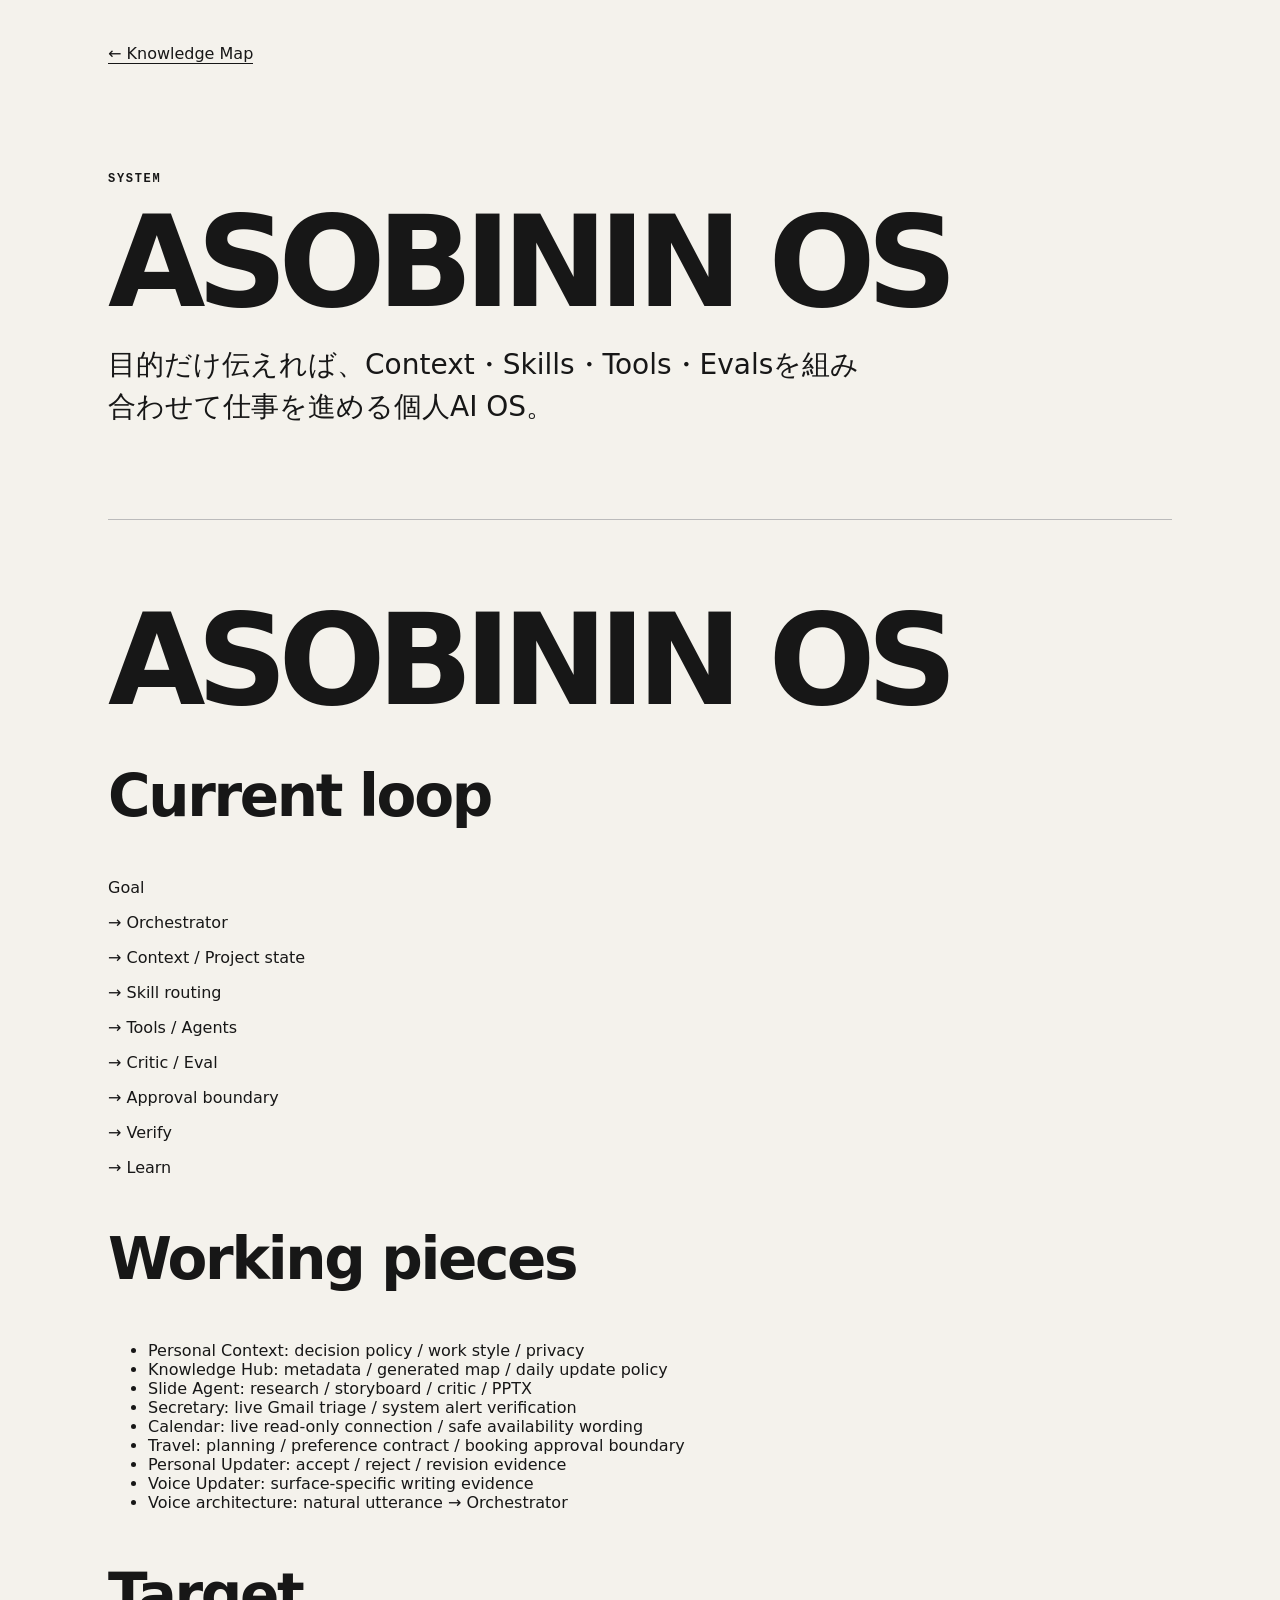
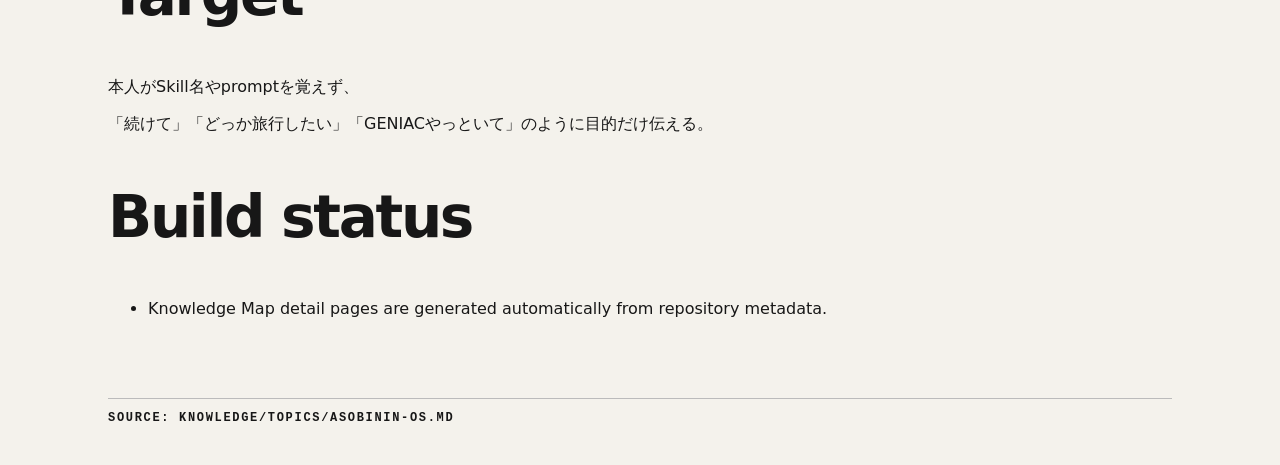
==== items/knowledge--topics--asobinin-os.html @ 20d93026 "Complete generated public site" ====
<!doctype html><meta charset='utf-8'><meta name='viewport' content='width=device-width,initial-scale=1'><title>ASOBININ OS — ASOBININ OS</title><link rel='stylesheet' href='../style.css'><main><p><a href='../generated.html'>← Knowledge Map</a></p><header><p class='eyebrow'>System</p><h1>ASOBININ OS</h1><p class='lead'>目的だけ伝えれば、Context・Skills・Tools・Evalsを組み合わせて仕事を進める個人AI OS。</p></header><section><h1>ASOBININ OS</h1>
<h2>Current loop</h2>
<p>Goal</p>
<p>→ Orchestrator</p>
<p>→ Context / Project state</p>
<p>→ Skill routing</p>
<p>→ Tools / Agents</p>
<p>→ Critic / Eval</p>
<p>→ Approval boundary</p>
<p>→ Verify</p>
<p>→ Learn</p>
<h2>Working pieces</h2>
<ul>
<li>Personal Context: decision policy / work style / privacy</li>
<li>Knowledge Hub: metadata / generated map / daily update policy</li>
<li>Slide Agent: research / storyboard / critic / PPTX</li>
<li>Secretary: live Gmail triage / system alert verification</li>
<li>Calendar: live read-only connection / safe availability wording</li>
<li>Travel: planning / preference contract / booking approval boundary</li>
<li>Personal Updater: accept / reject / revision evidence</li>
<li>Voice Updater: surface-specific writing evidence</li>
<li>Voice architecture: natural utterance → Orchestrator</li>
</ul>
<h2>Target</h2>
<p>本人がSkill名やpromptを覚えず、</p>
<p>「続けて」「どっか旅行したい」「GENIACやっといて」のように目的だけ伝える。</p>
<h2>Build status</h2>
<ul>
<li>Knowledge Map detail pages are generated automatically from repository metadata.</li>
</ul></section><footer><p class='eyebrow'>SOURCE: knowledge/topics/asobinin-os.md</p></footer></main>
---- style.css ----
:root{font-family:Inter,system-ui,-apple-system,"Noto Sans JP",sans-serif;background:#f4f2ec;color:#171717}*{box-sizing:border-box}body{margin:0}main{max-width:1120px;margin:auto;padding:28px}header{padding:9vh 0 7vh;border-bottom:1px solid #bbb}.eyebrow,.tag{font:700 12px/1.2 monospace;letter-spacing:.14em;text-transform:uppercase}h1{font-size:clamp(56px,11vw,126px);line-height:.85;letter-spacing:-.07em;margin:.18em 0}.lead{font-size:clamp(18px,2.4vw,28px);max-width:760px;line-height:1.5}nav{display:flex;gap:20px;margin-top:38px}a{color:inherit;text-decoration:none;border-bottom:1px solid}section{padding:64px 0;border-bottom:1px solid #bbb}h2{font-size:clamp(32px,5vw,58px);letter-spacing:-.04em}.grid{display:grid;grid-template-columns:repeat(auto-fit,minmax(240px,1fr));gap:12px}.card,article{background:#fff;padding:24px;min-height:150px;border:0}.card{display:flex;flex-direction:column;justify-content:space-between}.card b{font-size:22px}.card span,.small{color:#555}.flow{display:flex;gap:10px;flex-wrap:wrap;align-items:center}.flow span{background:#171717;color:#fff;padding:12px 14px}.flow i{font-style:normal}@media(max-width:600px){main{padding:18px}header{padding-top:7vh}.flow i{display:none}.flow span{width:100%}}
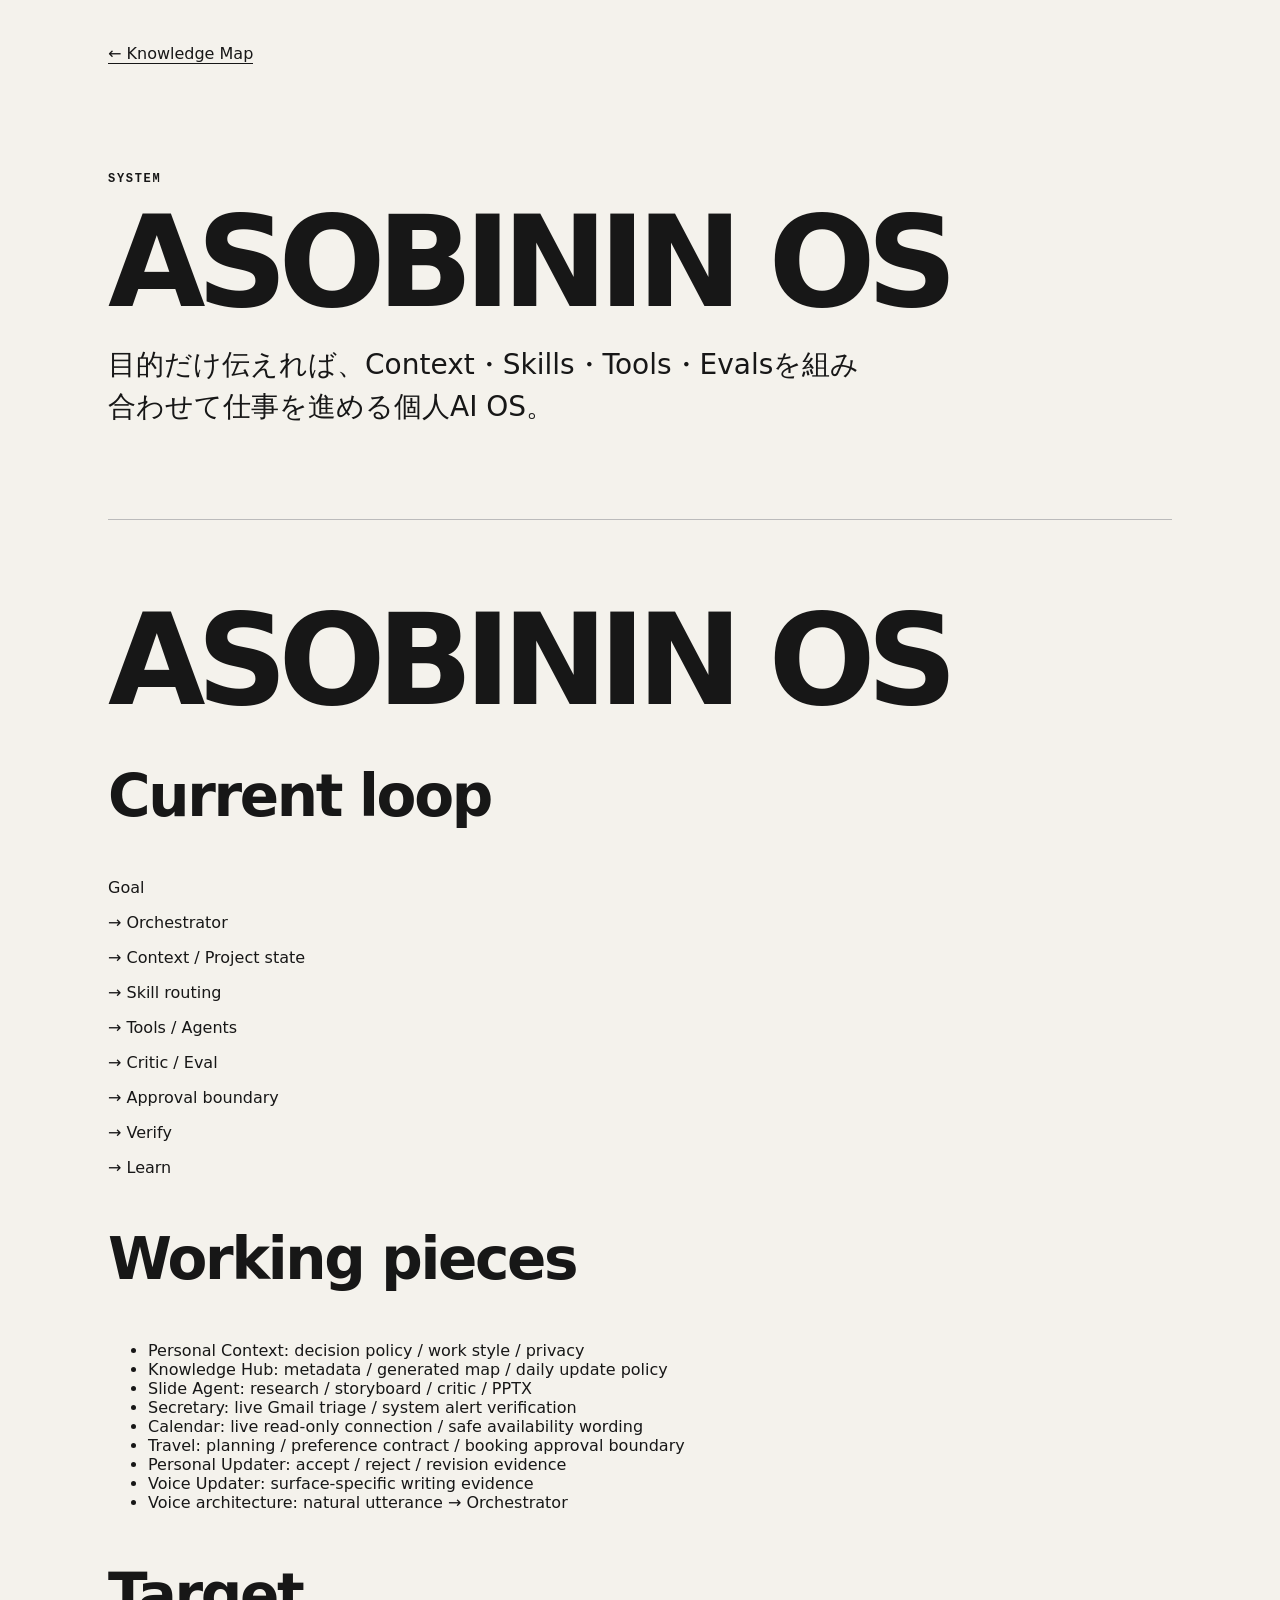
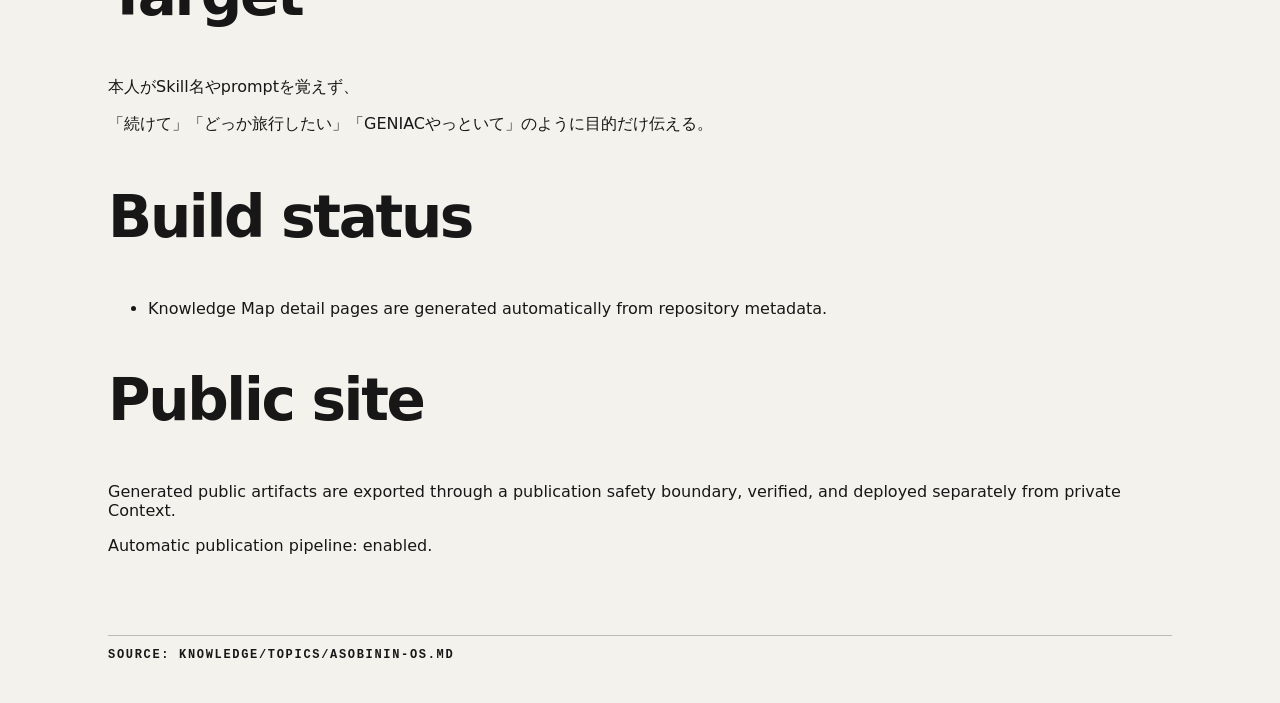
==== commit d3d74a07: "Auto-publish ASOBININ OS knowledge site" ====
--- a/items/knowledge--topics--asobinin-os.html
+++ b/items/knowledge--topics--asobinin-os.html
@@ -27,4 +27,7 @@
 <h2>Build status</h2>
 <ul>
 <li>Knowledge Map detail pages are generated automatically from repository metadata.</li>
-</ul></section><footer><p class='eyebrow'>SOURCE: knowledge/topics/asobinin-os.md</p></footer></main>+</ul>
+<h2>Public site</h2>
+<p>Generated public artifacts are exported through a publication safety boundary, verified, and deployed separately from private Context.</p>
+<p>Automatic publication pipeline: enabled.</p></section><footer><p class='eyebrow'>SOURCE: knowledge/topics/asobinin-os.md</p></footer></main>
